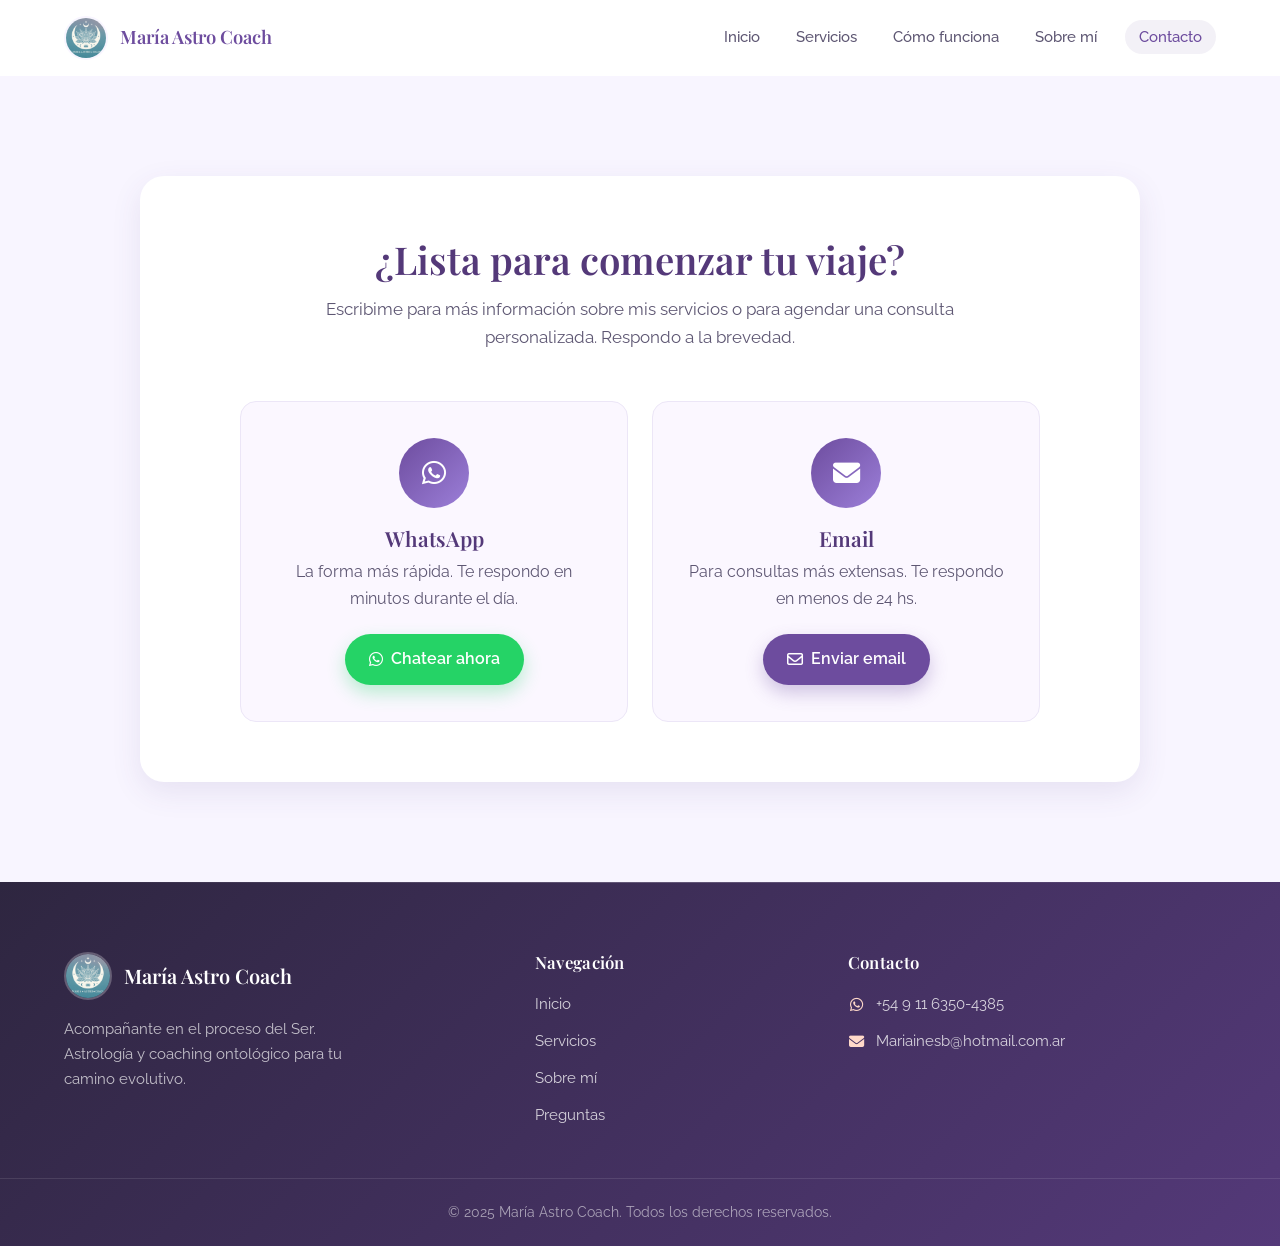
==== Views/contacto.html @ 3100baf3 "Initial commit: rediseno profesional de Maria Astro Coach" ====
<!DOCTYPE html>
<html lang="es">
<head>
    <meta charset="UTF-8">
    <meta name="viewport" content="width=device-width, initial-scale=1.0, viewport-fit=cover">
    <meta name="format-detection" content="telephone=no">
    <meta name="apple-mobile-web-app-capable" content="yes">
    <meta name="apple-mobile-web-app-status-bar-style" content="default">
    <title>Contacto – María Astro Coach</title>
    <meta name="description" content="Contactá a María Inés Belvedere para agendar tu sesión de astrología o coaching ontológico. Atención online por WhatsApp o email.">
    <meta name="theme-color" content="#6d4c9e">
    <link rel="icon" href="data:image/svg+xml,%3Csvg xmlns='http://www.w3.org/2000/svg' viewBox='0 0 64 64'%3E%3Ctext y='52' font-size='52'%3E%E2%9C%A8%3C/text%3E%3C/svg%3E">

    <link rel="stylesheet" href="https://cdnjs.cloudflare.com/ajax/libs/font-awesome/6.4.0/css/all.min.css">
    <link rel="preconnect" href="https://fonts.googleapis.com">
    <link rel="preconnect" href="https://fonts.gstatic.com" crossorigin>
    <link href="https://fonts.googleapis.com/css2?family=Playfair+Display:wght@500;600;700&family=Raleway:wght@300;400;500;600&display=swap" rel="stylesheet">
    <link rel="stylesheet" href="../Styles/main.css">
</head>
<body>

    <!-- Header -->
    <header class="header" id="header">
        <div class="container header-inner">
            <a href="../index.html" class="logo-container" aria-label="Inicio - María Astro Coach">
                <img src="../Imgs/imagen astrologa.png" alt="" class="logo">
                <span class="logo-text">María Astro Coach</span>
            </a>

            <button class="menu-toggle" id="menu-toggle" aria-label="Abrir menú" aria-expanded="false" aria-controls="main-nav">
                <span></span>
                <span></span>
                <span></span>
            </button>

            <nav class="main-nav" id="main-nav" aria-label="Menú principal">
                <ul>
                    <li><a href="../index.html" class="nav-link">Inicio</a></li>
                    <li><a href="../index.html#servicios" class="nav-link">Servicios</a></li>
                    <li><a href="../index.html#proceso" class="nav-link">Cómo funciona</a></li>
                    <li><a href="../index.html#sobre-mi" class="nav-link">Sobre mí</a></li>
                    <li><a href="contacto.html" class="nav-link nav-cta active">Contacto</a></li>
                </ul>
            </nav>
        </div>
    </header>

    <main>
        <section class="contact">
            <div class="container">
                <div class="contact-content">
                    <div class="contact-info">
                        <h2>¿Lista para comenzar tu viaje?</h2>
                        <p>
                            Escribime para más información sobre mis servicios o para agendar
                            una consulta personalizada. Respondo a la brevedad.
                        </p>
                    </div>

                    <div class="contact-details">
                        <div class="contact-item">
                            <i class="fab fa-whatsapp"></i>
                            <h3>WhatsApp</h3>
                            <p>La forma más rápida. Te respondo en minutos durante el día.</p>
                            <a href="https://wa.me/5491563504385" target="_blank" rel="noopener" class="btn-contact whatsapp-btn">
                                <i class="fab fa-whatsapp"></i> Chatear ahora
                            </a>
                        </div>

                        <div class="contact-item">
                            <i class="fas fa-envelope"></i>
                            <h3>Email</h3>
                            <p>Para consultas más extensas. Te respondo en menos de 24 hs.</p>
                            <a href="mailto:Mariainesb@hotmail.com.ar" class="btn-contact email-btn">
                                <i class="far fa-envelope"></i> Enviar email
                            </a>
                        </div>
                    </div>
                </div>
            </div>
        </section>
    </main>

    <!-- Footer -->
    <footer class="footer">
        <div class="container footer-inner">
            <div class="footer-col footer-brand">
                <a href="../index.html" class="footer-brand-link">
                    <img src="../Imgs/imagen astrologa.png" alt="" class="footer-logo">
                    <span class="footer-brand-name">María Astro Coach</span>
                </a>
                <p class="footer-tagline">Acompañante en el proceso del Ser. Astrología y coaching ontológico para tu camino evolutivo.</p>
            </div>

            <div class="footer-col">
                <h4 class="footer-title">Navegación</h4>
                <nav class="footer-nav" aria-label="Pie de página">
                    <a href="../index.html">Inicio</a>
                    <a href="../index.html#servicios">Servicios</a>
                    <a href="../index.html#sobre-mi">Sobre mí</a>
                    <a href="../index.html#faq">Preguntas</a>
                </nav>
            </div>

            <div class="footer-col">
                <h4 class="footer-title">Contacto</h4>
                <div class="footer-contact">
                    <a href="https://wa.me/5491563504385" target="_blank" rel="noopener"><i class="fab fa-whatsapp"></i> +54 9 11 6350-4385</a>
                    <a href="mailto:Mariainesb@hotmail.com.ar"><i class="fas fa-envelope"></i> Mariainesb@hotmail.com.ar</a>
                </div>
            </div>
        </div>
        <div class="footer-bottom">
            <div class="container">
                <p>&copy; 2025 María Astro Coach. Todos los derechos reservados.</p>
            </div>
        </div>
    </footer>

    <script src="../js/main.js"></script>
</body>
</html>
---- Styles/main.css ----
/* =========================================================
   María Astro Coach – Estilos
   ========================================================= */

:root {
    --primary: #6d4c9e;
    --primary-dark: #543979;
    --primary-light: #9c7fd9;
    --accent: #ff9e7d;
    --accent-soft: #ffd9c9;
    --bg: #ffffff;
    --bg-soft: #f8f5ff;
    --bg-alt: #fbf7ff;
    --text: #2e2640;
    --text-soft: #5e5773;
    --muted: #8a849a;
    --border: #ece6f7;
    --shadow-sm: 0 4px 12px rgba(80, 60, 130, 0.06);
    --shadow-md: 0 10px 30px rgba(80, 60, 130, 0.10);
    --shadow-lg: 0 20px 50px rgba(80, 60, 130, 0.15);
    --radius-sm: 10px;
    --radius-md: 16px;
    --radius-lg: 24px;
    --transition: 0.3s ease;
    --header-h: 76px;
}

/* ---------- Reset / base ---------- */
*,
*::before,
*::after {
    margin: 0;
    padding: 0;
    box-sizing: border-box;
}

html {
    scroll-behavior: smooth;
    scroll-padding-top: var(--header-h);
}

body {
    font-family: 'Raleway', system-ui, -apple-system, Segoe UI, sans-serif;
    color: var(--text);
    background: var(--bg);
    line-height: 1.65;
    overflow-x: hidden;
    padding-top: var(--header-h);
    -webkit-text-size-adjust: 100%;
    -webkit-tap-highlight-color: rgba(109, 76, 158, 0.15);
}

img {
    max-width: 100%;
    height: auto;
    display: block;
}

p {
    text-wrap: pretty;
}

a {
    color: var(--primary);
    text-decoration: none;
    transition: color var(--transition);
}

a:hover {
    color: var(--primary-light);
}

h1, h2, h3, h4 {
    font-family: 'Playfair Display', Georgia, serif;
    color: var(--text);
    line-height: 1.2;
    font-weight: 600;
    text-wrap: balance;
}

ul {
    list-style: none;
}

button {
    font-family: inherit;
    cursor: pointer;
}

:focus-visible {
    outline: 3px solid var(--primary-light);
    outline-offset: 3px;
    border-radius: 4px;
}

/* ---------- Layout helpers ---------- */
.container {
    width: 100%;
    max-width: 1200px;
    margin: 0 auto;
    padding: 0 24px;
}

.section {
    padding: 100px 0;
}

.section--alt {
    background: var(--bg-soft);
}

.section-header {
    text-align: center;
    max-width: 720px;
    margin: 0 auto 60px;
}

.section-eyebrow {
    display: inline-block;
    text-transform: uppercase;
    letter-spacing: 2px;
    font-size: 0.78rem;
    font-weight: 600;
    color: var(--primary);
    background: rgba(109, 76, 158, 0.08);
    padding: 6px 14px;
    border-radius: 999px;
    margin-bottom: 16px;
}

.section-title {
    font-size: clamp(1.9rem, 3.5vw, 2.6rem);
    color: var(--text);
    margin-bottom: 14px;
}

.section-title--left {
    text-align: left;
}

.section-subtitle {
    color: var(--text-soft);
    font-size: 1.05rem;
    max-width: 620px;
    margin: 0 auto;
}

/* ---------- Buttons ---------- */
.btn {
    display: inline-flex;
    align-items: center;
    justify-content: center;
    gap: 8px;
    padding: 14px 30px;
    border-radius: 999px;
    font-weight: 600;
    font-size: 0.95rem;
    letter-spacing: 0.3px;
    transition: transform var(--transition), box-shadow var(--transition), background var(--transition), color var(--transition);
    border: 2px solid transparent;
    cursor: pointer;
    white-space: nowrap;
}

.btn-primary {
    background: var(--primary);
    color: #fff;
    box-shadow: 0 8px 20px rgba(109, 76, 158, 0.25);
}

.btn-primary:hover {
    background: var(--primary-dark);
    color: #fff;
    transform: translateY(-2px);
    box-shadow: 0 12px 26px rgba(109, 76, 158, 0.35);
}

.btn-ghost {
    background: transparent;
    color: #fff;
    border-color: rgba(255, 255, 255, 0.7);
}

.btn-ghost:hover {
    background: rgba(255, 255, 255, 0.12);
    color: #fff;
    transform: translateY(-2px);
}

.btn-light {
    background: #fff;
    color: var(--primary);
    box-shadow: 0 8px 20px rgba(0, 0, 0, 0.12);
}

.btn-light:hover {
    transform: translateY(-2px);
    box-shadow: 0 12px 26px rgba(0, 0, 0, 0.18);
    color: var(--primary-dark);
}

/* ---------- Header ---------- */
.header {
    position: fixed;
    inset: 0 0 auto 0;
    height: var(--header-h);
    background: rgba(255, 255, 255, 0.92);
    backdrop-filter: saturate(180%) blur(10px);
    -webkit-backdrop-filter: saturate(180%) blur(10px);
    border-bottom: 1px solid transparent;
    z-index: 1000;
    transition: box-shadow var(--transition), border-color var(--transition);
}

.header.scrolled {
    box-shadow: 0 4px 20px rgba(80, 60, 130, 0.08);
    border-bottom-color: var(--border);
}

.header-inner {
    height: 100%;
    display: flex;
    align-items: center;
    justify-content: space-between;
    gap: 20px;
}

.logo-container {
    display: flex;
    align-items: center;
    gap: 12px;
    color: var(--primary);
    font-weight: 600;
}

.logo {
    height: 44px;
    width: 44px;
    object-fit: cover;
    border-radius: 50%;
    border: 2px solid var(--bg-soft);
}

.logo-text {
    font-family: 'Playfair Display', Georgia, serif;
    font-size: 1.15rem;
    color: var(--primary);
    white-space: nowrap;
}

.main-nav ul {
    display: flex;
    align-items: center;
    gap: 8px;
}

.nav-link {
    color: var(--text-soft);
    font-weight: 500;
    font-size: 0.95rem;
    padding: 8px 14px;
    border-radius: 999px;
    transition: color var(--transition), background var(--transition);
}

.nav-link:hover,
.nav-link.active {
    color: var(--primary);
    background: rgba(109, 76, 158, 0.08);
}

.nav-cta {
    background: var(--primary);
    color: #fff;
    margin-left: 6px;
}

.nav-cta:hover {
    background: var(--primary-dark);
    color: #fff;
}

/* Menu toggle (mobile) */
.menu-toggle {
    display: none;
    width: 44px;
    height: 44px;
    background: transparent;
    border: none;
    position: relative;
}

.menu-toggle span {
    position: absolute;
    left: 10px;
    right: 10px;
    height: 2.5px;
    background: var(--primary);
    border-radius: 2px;
    transition: transform var(--transition), opacity var(--transition), top var(--transition);
}

.menu-toggle span:nth-child(1) { top: 14px; }
.menu-toggle span:nth-child(2) { top: 21px; }
.menu-toggle span:nth-child(3) { top: 28px; }

.menu-toggle[aria-expanded="true"] span:nth-child(1) {
    top: 21px;
    transform: rotate(45deg);
}

.menu-toggle[aria-expanded="true"] span:nth-child(2) {
    opacity: 0;
}

.menu-toggle[aria-expanded="true"] span:nth-child(3) {
    top: 21px;
    transform: rotate(-45deg);
}

/* ---------- Hero ---------- */
.hero {
    position: relative;
    padding: 90px 0 100px;
    background:
        radial-gradient(circle at 20% 20%, rgba(255, 158, 125, 0.18), transparent 55%),
        radial-gradient(circle at 80% 30%, rgba(156, 127, 217, 0.25), transparent 55%),
        linear-gradient(135deg, var(--primary) 0%, var(--primary-light) 100%);
    color: #fff;
    overflow: hidden;
    text-align: center;
}

.hero-stars {
    position: absolute;
    inset: 0;
    background-image:
        radial-gradient(2px 2px at 10% 20%, rgba(255, 255, 255, 0.8), transparent),
        radial-gradient(1.5px 1.5px at 30% 70%, rgba(255, 255, 255, 0.6), transparent),
        radial-gradient(1px 1px at 60% 30%, rgba(255, 255, 255, 0.7), transparent),
        radial-gradient(2px 2px at 80% 60%, rgba(255, 255, 255, 0.7), transparent),
        radial-gradient(1px 1px at 90% 15%, rgba(255, 255, 255, 0.6), transparent),
        radial-gradient(1.5px 1.5px at 50% 85%, rgba(255, 255, 255, 0.6), transparent),
        radial-gradient(1px 1px at 15% 50%, rgba(255, 255, 255, 0.5), transparent);
    opacity: 0.7;
    pointer-events: none;
    animation: twinkle 6s ease-in-out infinite alternate;
}

@keyframes twinkle {
    from { opacity: 0.45; }
    to   { opacity: 0.85; }
}

.hero-inner {
    position: relative;
    z-index: 1;
    max-width: 860px;
}

.eyebrow {
    display: inline-flex;
    align-items: center;
    gap: 8px;
    background: rgba(255, 255, 255, 0.15);
    border: 1px solid rgba(255, 255, 255, 0.3);
    padding: 7px 16px;
    border-radius: 999px;
    font-size: 0.8rem;
    letter-spacing: 1.5px;
    text-transform: uppercase;
    font-weight: 500;
    margin-bottom: 24px;
}

.hero h1 {
    color: #fff;
    font-size: clamp(2.1rem, 5.5vw, 3.6rem);
    margin-bottom: 22px;
    text-shadow: 0 2px 12px rgba(0, 0, 0, 0.15);
}

.hero h1 .accent {
    color: var(--accent-soft);
    font-style: italic;
}

.hero-lead {
    font-size: clamp(1rem, 1.8vw, 1.2rem);
    max-width: 640px;
    margin: 0 auto 36px;
    opacity: 0.95;
}

.hero-buttons {
    display: flex;
    gap: 16px;
    justify-content: center;
    flex-wrap: wrap;
    margin-bottom: 50px;
}

.hero-buttons .btn-primary {
    background: #fff;
    color: var(--primary);
}

.hero-buttons .btn-primary:hover {
    background: var(--accent-soft);
    color: var(--primary-dark);
}

.hero-highlights {
    display: flex;
    justify-content: center;
    flex-wrap: wrap;
    gap: 14px 28px;
    color: rgba(255, 255, 255, 0.92);
    font-size: 0.95rem;
}

.hero-highlights li {
    display: flex;
    align-items: center;
    gap: 8px;
}

.hero-highlights i {
    color: var(--accent-soft);
}

/* ---------- Servicios ---------- */
.services-grid {
    display: grid;
    grid-template-columns: repeat(auto-fit, minmax(280px, 1fr));
    gap: 28px;
}

.service-card {
    position: relative;
    background: #fff;
    border: 1px solid var(--border);
    border-radius: var(--radius-lg);
    padding: 40px 30px 32px;
    box-shadow: var(--shadow-sm);
    transition: transform var(--transition), box-shadow var(--transition), border-color var(--transition);
    display: flex;
    flex-direction: column;
}

.service-card:hover {
    transform: translateY(-6px);
    box-shadow: var(--shadow-md);
    border-color: var(--primary-light);
}

.service-card--featured {
    border: 2px solid var(--primary);
    background: linear-gradient(180deg, #fff 0%, #faf6ff 100%);
}

.card-badge {
    position: absolute;
    top: -14px;
    left: 50%;
    transform: translateX(-50%);
    background: var(--accent);
    color: #fff;
    font-size: 0.75rem;
    font-weight: 600;
    text-transform: uppercase;
    letter-spacing: 1px;
    padding: 6px 14px;
    border-radius: 999px;
    box-shadow: 0 6px 16px rgba(255, 158, 125, 0.4);
}

.service-icon {
    width: 64px;
    height: 64px;
    border-radius: 50%;
    background: linear-gradient(135deg, var(--primary) 0%, var(--primary-light) 100%);
    color: #fff;
    font-size: 1.6rem;
    display: flex;
    align-items: center;
    justify-content: center;
    margin-bottom: 22px;
    box-shadow: 0 8px 18px rgba(109, 76, 158, 0.25);
}

.service-card h3 {
    font-size: 1.5rem;
    margin-bottom: 6px;
    color: var(--primary-dark);
}

.service-tagline {
    color: var(--accent);
    font-weight: 600;
    font-size: 0.95rem;
    margin-bottom: 14px;
}

.service-desc {
    color: var(--text-soft);
    margin-bottom: 22px;
    flex: 1;
}

.service-meta {
    border-top: 1px solid var(--border);
    padding-top: 18px;
    margin-bottom: 22px;
    display: grid;
    gap: 8px;
}

.service-meta li {
    display: flex;
    align-items: center;
    gap: 10px;
    color: var(--text-soft);
    font-size: 0.92rem;
}

.service-meta i {
    color: var(--primary);
    width: 18px;
    text-align: center;
}

.service-link {
    align-self: flex-start;
    display: inline-flex;
    align-items: center;
    gap: 8px;
    color: var(--primary);
    font-weight: 600;
    padding: 6px 0;
    border-bottom: 2px solid transparent;
    transition: gap var(--transition), border-color var(--transition);
}

.service-link:hover {
    gap: 12px;
    border-color: var(--primary);
}

/* ---------- Cómo funciona ---------- */
.process-steps {
    display: grid;
    grid-template-columns: repeat(auto-fit, minmax(260px, 1fr));
    gap: 28px;
    counter-reset: step;
}

.process-step {
    position: relative;
    background: #fff;
    border-radius: var(--radius-md);
    padding: 36px 28px 28px;
    box-shadow: var(--shadow-sm);
    border: 1px solid var(--border);
    transition: transform var(--transition), box-shadow var(--transition);
}

.process-step:hover {
    transform: translateY(-4px);
    box-shadow: var(--shadow-md);
}

.step-number {
    display: inline-flex;
    align-items: center;
    justify-content: center;
    width: 44px;
    height: 44px;
    border-radius: 50%;
    background: linear-gradient(135deg, var(--primary), var(--primary-light));
    color: #fff;
    font-weight: 700;
    font-family: 'Playfair Display', serif;
    margin-bottom: 16px;
    font-size: 1.2rem;
}

.process-step h3 {
    font-size: 1.3rem;
    color: var(--primary-dark);
    margin-bottom: 8px;
}

.process-step p {
    color: var(--text-soft);
}

/* ---------- Sobre mí ---------- */
.about-grid {
    display: grid;
    grid-template-columns: 0.9fr 1.1fr;
    gap: 60px;
    align-items: center;
}

.about-image {
    position: relative;
    border-radius: var(--radius-lg);
    overflow: hidden;
    box-shadow: var(--shadow-lg);
    aspect-ratio: 4 / 5;
}

.about-image img {
    width: 100%;
    height: 100%;
    object-fit: cover;
}

.about-image-glow {
    position: absolute;
    inset: -8% -8% auto auto;
    width: 60%;
    height: 60%;
    background: radial-gradient(circle, rgba(255, 158, 125, 0.5), transparent 70%);
    z-index: -1;
    filter: blur(40px);
}

.about-text .lead {
    font-size: 1.15rem;
    color: var(--text);
    margin-bottom: 18px;
}

.about-text p {
    color: var(--text-soft);
    margin-bottom: 16px;
}

.about-features {
    display: grid;
    grid-template-columns: repeat(2, 1fr);
    gap: 10px 20px;
    margin: 18px 0 22px;
}

.about-features li {
    display: flex;
    align-items: center;
    gap: 10px;
    color: var(--text);
    font-weight: 500;
}

.about-features i {
    color: var(--accent);
}

/* ---------- FAQ ---------- */
.faq-container {
    max-width: 800px;
}

.faq-list {
    display: grid;
    gap: 14px;
}

.faq-item {
    background: #fff;
    border: 1px solid var(--border);
    border-radius: var(--radius-md);
    box-shadow: var(--shadow-sm);
    overflow: hidden;
    transition: box-shadow var(--transition), border-color var(--transition);
}

.faq-item[open] {
    border-color: var(--primary-light);
    box-shadow: var(--shadow-md);
}

.faq-item summary {
    list-style: none;
    cursor: pointer;
    padding: 20px 56px 20px 24px;
    font-weight: 600;
    font-size: 1.02rem;
    color: var(--text);
    position: relative;
    transition: color var(--transition);
}

.faq-item summary::-webkit-details-marker { display: none; }

.faq-item summary::after {
    content: '+';
    position: absolute;
    right: 24px;
    top: 50%;
    transform: translateY(-50%);
    width: 28px;
    height: 28px;
    border-radius: 50%;
    background: rgba(109, 76, 158, 0.1);
    color: var(--primary);
    display: inline-flex;
    align-items: center;
    justify-content: center;
    font-size: 1.2rem;
    line-height: 1;
    transition: transform var(--transition), background var(--transition), color var(--transition);
}

.faq-item[open] summary::after {
    content: '−';
    background: var(--primary);
    color: #fff;
}

.faq-item summary:hover {
    color: var(--primary);
}

.faq-item p {
    padding: 0 24px 22px;
    color: var(--text-soft);
}

/* ---------- CTA banner ---------- */
.cta-banner {
    background: linear-gradient(135deg, var(--primary) 0%, var(--primary-light) 100%);
    color: #fff;
    padding: 80px 0;
    text-align: center;
    position: relative;
    overflow: hidden;
}

.cta-banner::before {
    content: '';
    position: absolute;
    inset: 0;
    background:
        radial-gradient(circle at 15% 30%, rgba(255, 217, 201, 0.25), transparent 50%),
        radial-gradient(circle at 85% 70%, rgba(255, 158, 125, 0.2), transparent 55%);
    pointer-events: none;
}

.cta-inner {
    position: relative;
    z-index: 1;
}

.cta-banner h2 {
    color: #fff;
    font-size: clamp(1.8rem, 4vw, 2.4rem);
    margin-bottom: 14px;
}

.cta-banner p {
    margin-bottom: 28px;
    font-size: 1.1rem;
    opacity: 0.94;
    max-width: 600px;
    margin-left: auto;
    margin-right: auto;
}

/* ---------- Footer ---------- */
.footer {
    background: linear-gradient(135deg, #2e2640 0%, var(--primary-dark) 100%);
    color: rgba(255, 255, 255, 0.78);
    padding: 70px 0 0;
    position: relative;
}

.footer::before {
    content: '';
    position: absolute;
    top: 0;
    left: 0;
    right: 0;
    height: 1px;
    background: linear-gradient(90deg, transparent, rgba(255, 255, 255, 0.2), transparent);
}

.footer-inner {
    display: grid;
    grid-template-columns: 1.6fr 1fr 1.4fr;
    gap: 50px;
    align-items: start;
    padding-bottom: 50px;
}

.footer-col {
    min-width: 0;
}

.footer-title {
    color: #fff;
    font-family: 'Playfair Display', Georgia, serif;
    font-size: 1.05rem;
    font-weight: 600;
    margin-bottom: 20px;
    letter-spacing: 0.3px;
}

.footer-brand-link {
    display: inline-flex;
    align-items: center;
    gap: 12px;
    margin-bottom: 16px;
    color: #fff;
}

.footer-brand-link:hover { color: var(--accent-soft); }

.footer-logo {
    width: 48px;
    height: 48px;
    border-radius: 50%;
    object-fit: cover;
    border: 2px solid rgba(255, 255, 255, 0.25);
    flex-shrink: 0;
}

.footer-brand-name {
    font-family: 'Playfair Display', Georgia, serif;
    font-size: 1.25rem;
    font-weight: 600;
    color: #fff;
}

.footer-tagline {
    color: rgba(255, 255, 255, 0.7);
    font-size: 0.92rem;
    line-height: 1.7;
    max-width: 320px;
}

.footer-nav,
.footer-contact {
    display: flex;
    flex-direction: column;
    gap: 12px;
}

.footer-nav a,
.footer-contact a {
    color: rgba(255, 255, 255, 0.78);
    font-size: 0.95rem;
    transition: color var(--transition), transform var(--transition);
    display: inline-flex;
    align-items: center;
    gap: 10px;
    width: fit-content;
}

.footer-nav a:hover,
.footer-contact a:hover {
    color: var(--accent-soft);
    transform: translateX(2px);
}

.footer-contact i {
    color: var(--accent-soft);
    width: 18px;
    text-align: center;
    flex-shrink: 0;
}

.footer-bottom {
    border-top: 1px solid rgba(255, 255, 255, 0.1);
    padding: 22px 0;
    text-align: center;
    font-size: 0.85rem;
    color: rgba(255, 255, 255, 0.55);
}

.footer-bottom p { margin: 0; }

/* =========================================================
   Página de Contacto
   ========================================================= */
.contact {
    padding: 100px 0;
    background: var(--bg-soft);
}

.contact-content {
    max-width: 1000px;
    margin: 0 auto;
    background: #fff;
    border-radius: var(--radius-lg);
    box-shadow: var(--shadow-md);
    padding: 60px 40px;
}

.contact-info {
    text-align: center;
    margin-bottom: 50px;
}

.contact-info h2 {
    color: var(--primary-dark);
    font-size: clamp(1.7rem, 3.5vw, 2.4rem);
    margin-bottom: 14px;
}

.contact-info > p {
    color: var(--text-soft);
    max-width: 640px;
    margin: 0 auto;
    font-size: 1.05rem;
}

.contact-details {
    display: grid;
    grid-template-columns: repeat(auto-fit, minmax(260px, 1fr));
    gap: 24px;
    max-width: 800px;
    margin: 0 auto;
}

.contact-item {
    background: var(--bg-alt);
    border: 1px solid var(--border);
    padding: 36px 28px;
    border-radius: var(--radius-md);
    text-align: center;
    transition: transform var(--transition), box-shadow var(--transition);
    display: flex;
    flex-direction: column;
    align-items: center;
}

.contact-item:hover {
    transform: translateY(-5px);
    box-shadow: var(--shadow-md);
}

.contact-item > i {
    width: 70px;
    height: 70px;
    border-radius: 50%;
    background: linear-gradient(135deg, var(--primary), var(--primary-light));
    color: #fff;
    font-size: 1.7rem;
    display: inline-flex;
    align-items: center;
    justify-content: center;
    margin-bottom: 18px;
}

.contact-item h3 {
    color: var(--primary-dark);
    margin-bottom: 8px;
    font-size: 1.3rem;
}

.contact-item p {
    color: var(--text-soft);
    margin-bottom: 22px;
    flex: 1;
}

.btn-contact {
    display: inline-flex;
    align-items: center;
    gap: 8px;
    padding: 12px 24px;
    border-radius: 999px;
    font-weight: 600;
    color: #fff;
    transition: transform var(--transition), box-shadow var(--transition), background var(--transition);
}

.btn-contact:hover {
    transform: translateY(-2px);
    color: #fff;
}

.whatsapp-btn {
    background: #25d366;
    box-shadow: 0 8px 18px rgba(37, 211, 102, 0.3);
}

.whatsapp-btn:hover {
    background: #1fbb59;
}

.email-btn {
    background: var(--primary);
    box-shadow: 0 8px 18px rgba(109, 76, 158, 0.3);
}

.email-btn:hover {
    background: var(--primary-dark);
}

/* =========================================================
   Animaciones de aparición
   ========================================================= */
.reveal {
    opacity: 0;
    transform: translateY(24px);
    transition: opacity 0.7s ease, transform 0.7s ease;
}

.reveal.is-visible {
    opacity: 1;
    transform: none;
}

@media (prefers-reduced-motion: reduce) {
    *, *::before, *::after {
        animation-duration: 0.01ms !important;
        transition-duration: 0.01ms !important;
        animation-iteration-count: 1 !important;
        scroll-behavior: auto !important;
    }
    .reveal { opacity: 1; transform: none; }
}

/* =========================================================
   Responsive
   ========================================================= */

/* Tablets (≤ 992px) */
@media (max-width: 992px) {
    .section { padding: 80px 0; }

    .about-grid {
        grid-template-columns: 1fr;
        gap: 40px;
    }
    .about-image {
        max-width: 380px;
        margin: 0 auto;
        aspect-ratio: 4 / 5;
    }
    .section-title--left {
        text-align: center;
    }
    .about-features {
        max-width: 420px;
        margin-left: auto;
        margin-right: auto;
    }
    .about-text {
        text-align: center;
    }
    .footer-inner {
        grid-template-columns: 1fr 1fr;
        gap: 40px;
    }
    .footer-brand {
        grid-column: 1 / -1;
        text-align: center;
    }
    .footer-brand-link { justify-content: center; }
    .footer-tagline { margin-left: auto; margin-right: auto; }
}

/* Móviles (≤ 768px) */
@media (max-width: 768px) {
    :root { --header-h: 64px; }

    .container { padding: 0 20px; }

    .section { padding: 64px 0; }

    .section-header { margin-bottom: 44px; }

    .section-title { font-size: clamp(1.7rem, 6vw, 2.1rem); }

    .section-subtitle { font-size: 1rem; }

    /* Header */
    .logo { height: 40px; width: 40px; }
    .logo-text { font-size: 1rem; }

    .menu-toggle { display: block; }

    .main-nav {
        position: fixed;
        top: var(--header-h);
        left: 0;
        right: 0;
        background: #fff;
        border-top: 1px solid var(--border);
        box-shadow: 0 10px 25px rgba(0, 0, 0, 0.08);
        padding: 12px 20px 20px;
        transform: translateY(-120%);
        opacity: 0;
        visibility: hidden;
        transition: transform 0.35s ease, opacity 0.35s ease, visibility 0.35s ease;
        max-height: calc(100dvh - var(--header-h));
        overflow-y: auto;
        overscroll-behavior: contain;
    }

    .main-nav.is-open {
        transform: translateY(0);
        opacity: 1;
        visibility: visible;
    }

    .main-nav ul {
        flex-direction: column;
        align-items: stretch;
        gap: 4px;
    }

    .nav-link {
        display: block;
        text-align: center;
        padding: 14px;
        font-size: 1.05rem;
        border-radius: 10px;
    }

    .nav-cta { margin-top: 10px; }

    /* Hero */
    .hero {
        padding: 56px 0 72px;
    }

    .hero h1 {
        font-size: clamp(1.9rem, 7vw, 2.6rem);
    }

    .hero-lead {
        font-size: 1rem;
    }

    .hero-buttons {
        flex-direction: column;
        align-items: stretch;
        gap: 12px;
        margin-bottom: 36px;
    }

    .hero-buttons .btn {
        width: 100%;
        max-width: 360px;
        margin: 0 auto;
    }

    .hero-highlights {
        flex-direction: column;
        align-items: center;
        gap: 10px;
        font-size: 0.92rem;
    }

    /* Servicios */
    .services-grid { gap: 22px; }
    .service-card { padding: 36px 24px 28px; }
    .service-card h3 { font-size: 1.35rem; }
    .card-badge { font-size: 0.7rem; padding: 5px 12px; }

    /* Proceso */
    .process-steps { gap: 18px; }
    .process-step { padding: 30px 24px 24px; }

    /* Sobre mí */
    .about-image { max-width: 320px; }

    /* FAQ */
    .faq-item summary {
        padding: 18px 52px 18px 20px;
        font-size: 0.98rem;
    }
    .faq-item summary::after { right: 16px; }
    .faq-item p { padding: 0 20px 20px; }

    /* CTA */
    .cta-banner { padding: 64px 0; }
    .cta-banner p { font-size: 1rem; }

    /* Footer */
    .footer { padding: 50px 0 0; }

    .footer-inner {
        grid-template-columns: 1fr;
        text-align: center;
        gap: 36px;
        padding-bottom: 36px;
    }

    .footer-col { text-align: center; }

    .footer-brand-link { justify-content: center; }
    .footer-tagline { margin-left: auto; margin-right: auto; }

    .footer-title { margin-bottom: 14px; }

    .footer-nav,
    .footer-contact {
        align-items: center;
    }

    .footer-nav a,
    .footer-contact a { width: auto; }

    /* Contacto page */
    .contact { padding: 64px 0; }
    .contact-content { padding: 36px 22px; }
    .contact-info { margin-bottom: 36px; }
    .contact-details { gap: 18px; }
    .contact-item { padding: 30px 22px; }
}

/* Pantallas chicas (≤ 480px) */
@media (max-width: 480px) {
    .container { padding: 0 16px; }

    .section { padding: 56px 0; }
    .section-header { margin-bottom: 36px; }

    .logo-text { display: none; }

    /* Hero */
    .hero { padding: 44px 0 60px; }
    .eyebrow { font-size: 0.72rem; padding: 6px 12px; letter-spacing: 1.2px; }
    .hero h1 { font-size: clamp(1.7rem, 8vw, 2.2rem); }
    .hero-lead { margin-bottom: 28px; }

    /* Botones */
    .btn { padding: 12px 24px; font-size: 0.92rem; }

    /* Servicios */
    .services-grid { grid-template-columns: 1fr; }
    .service-card { padding: 32px 22px 26px; }
    .service-icon { width: 56px; height: 56px; font-size: 1.4rem; }

    /* Proceso */
    .process-steps { grid-template-columns: 1fr; }

    /* Sobre mí */
    .about-features {
        grid-template-columns: 1fr;
        gap: 8px;
    }

    /* CTA */
    .cta-banner h2 { font-size: 1.6rem; }

    /* Contacto */
    .contact-details { grid-template-columns: 1fr; }
    .btn-contact { width: 100%; justify-content: center; }
}

/* Pantallas muy chicas (≤ 360px) — iPhone SE, etc. */
@media (max-width: 360px) {
    .container { padding: 0 14px; }
    .hero h1 { font-size: 1.55rem; }
    .service-card { padding: 28px 18px 22px; }
    .footer-contact { flex-direction: column; gap: 10px; }
}

/* Orientación horizontal en móvil */
@media (max-width: 900px) and (orientation: landscape) {
    .hero { padding: 40px 0 56px; }
    .hero h1 { font-size: clamp(1.6rem, 4vw, 2rem); }
}

/* Ocultar estrellas decorativas en mobile (mejor performance) */
@media (max-width: 768px) {
    .hero-stars { animation: none; opacity: 0.5; }
}

/* Hover sólo en dispositivos con puntero fino (evita "stuck hover" en touch) */
@media (hover: none) {
    .service-card:hover,
    .process-step:hover,
    .contact-item:hover {
        transform: none;
    }
}
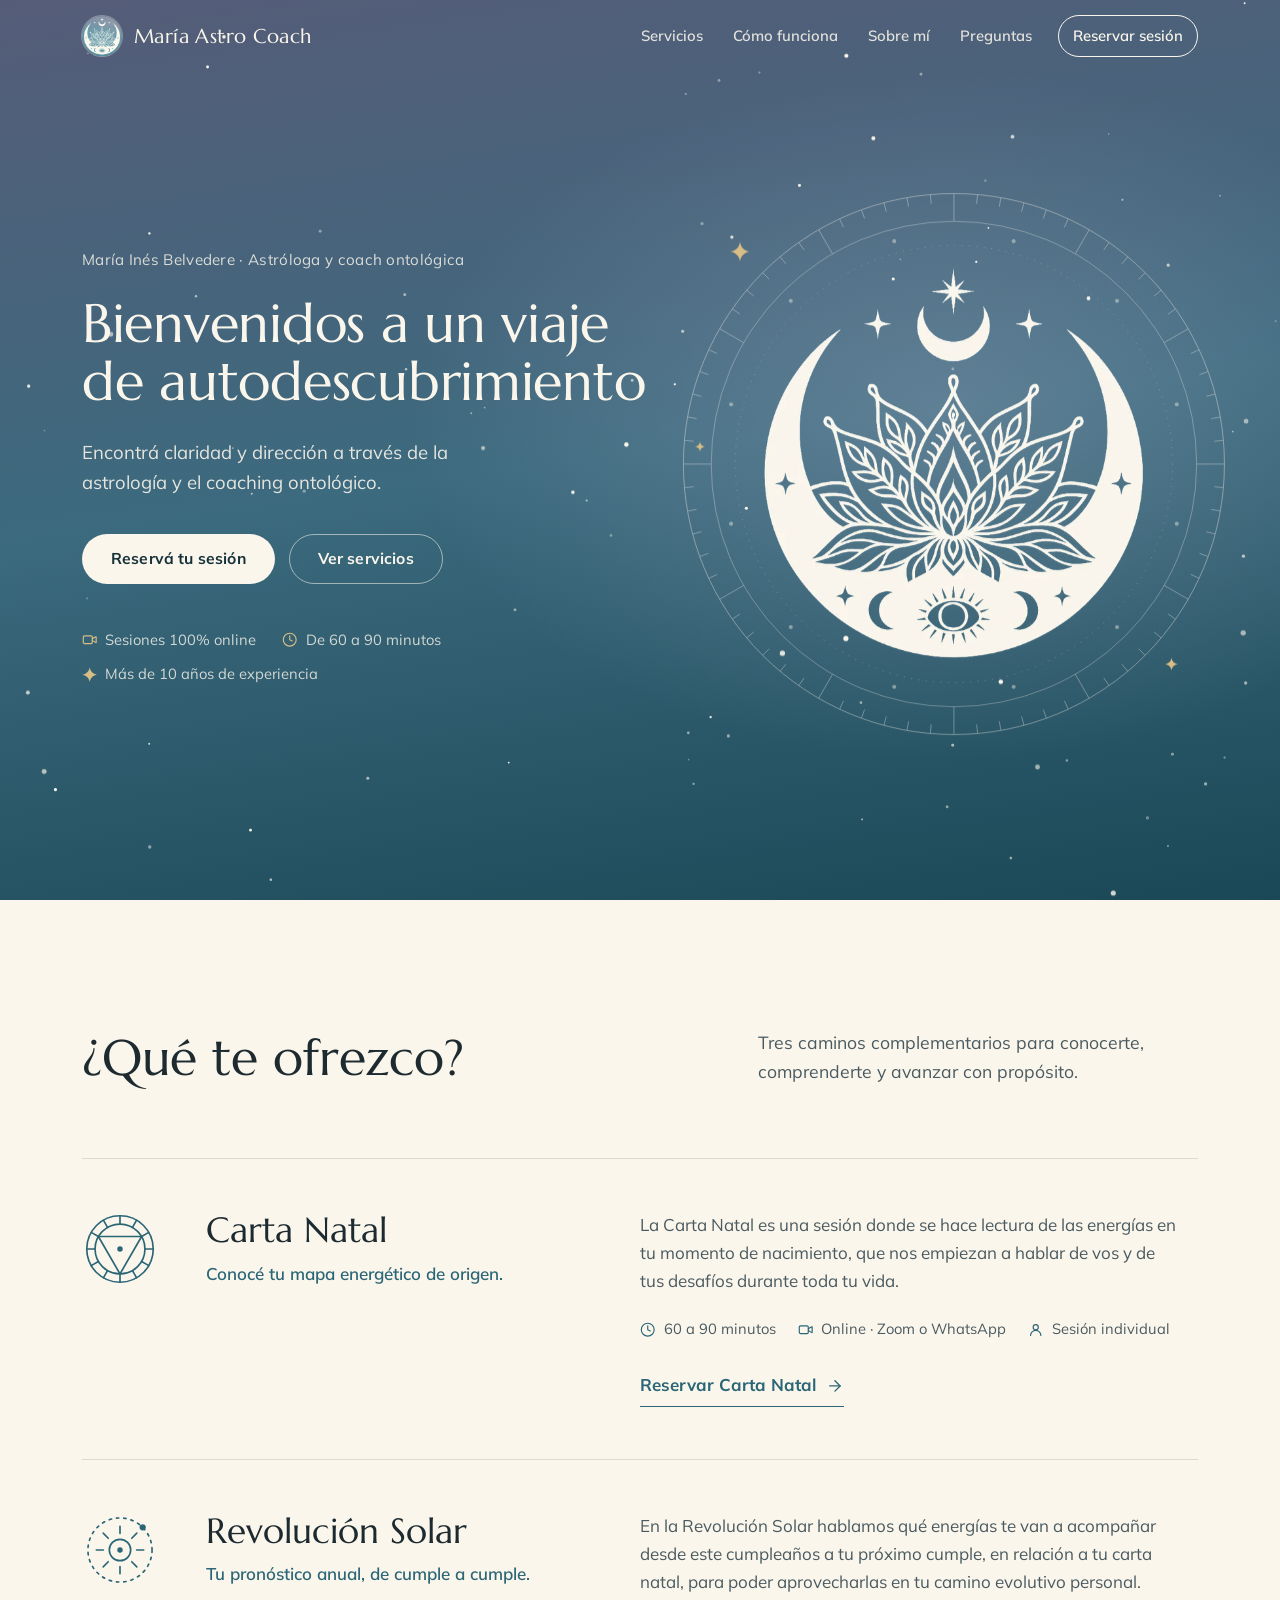
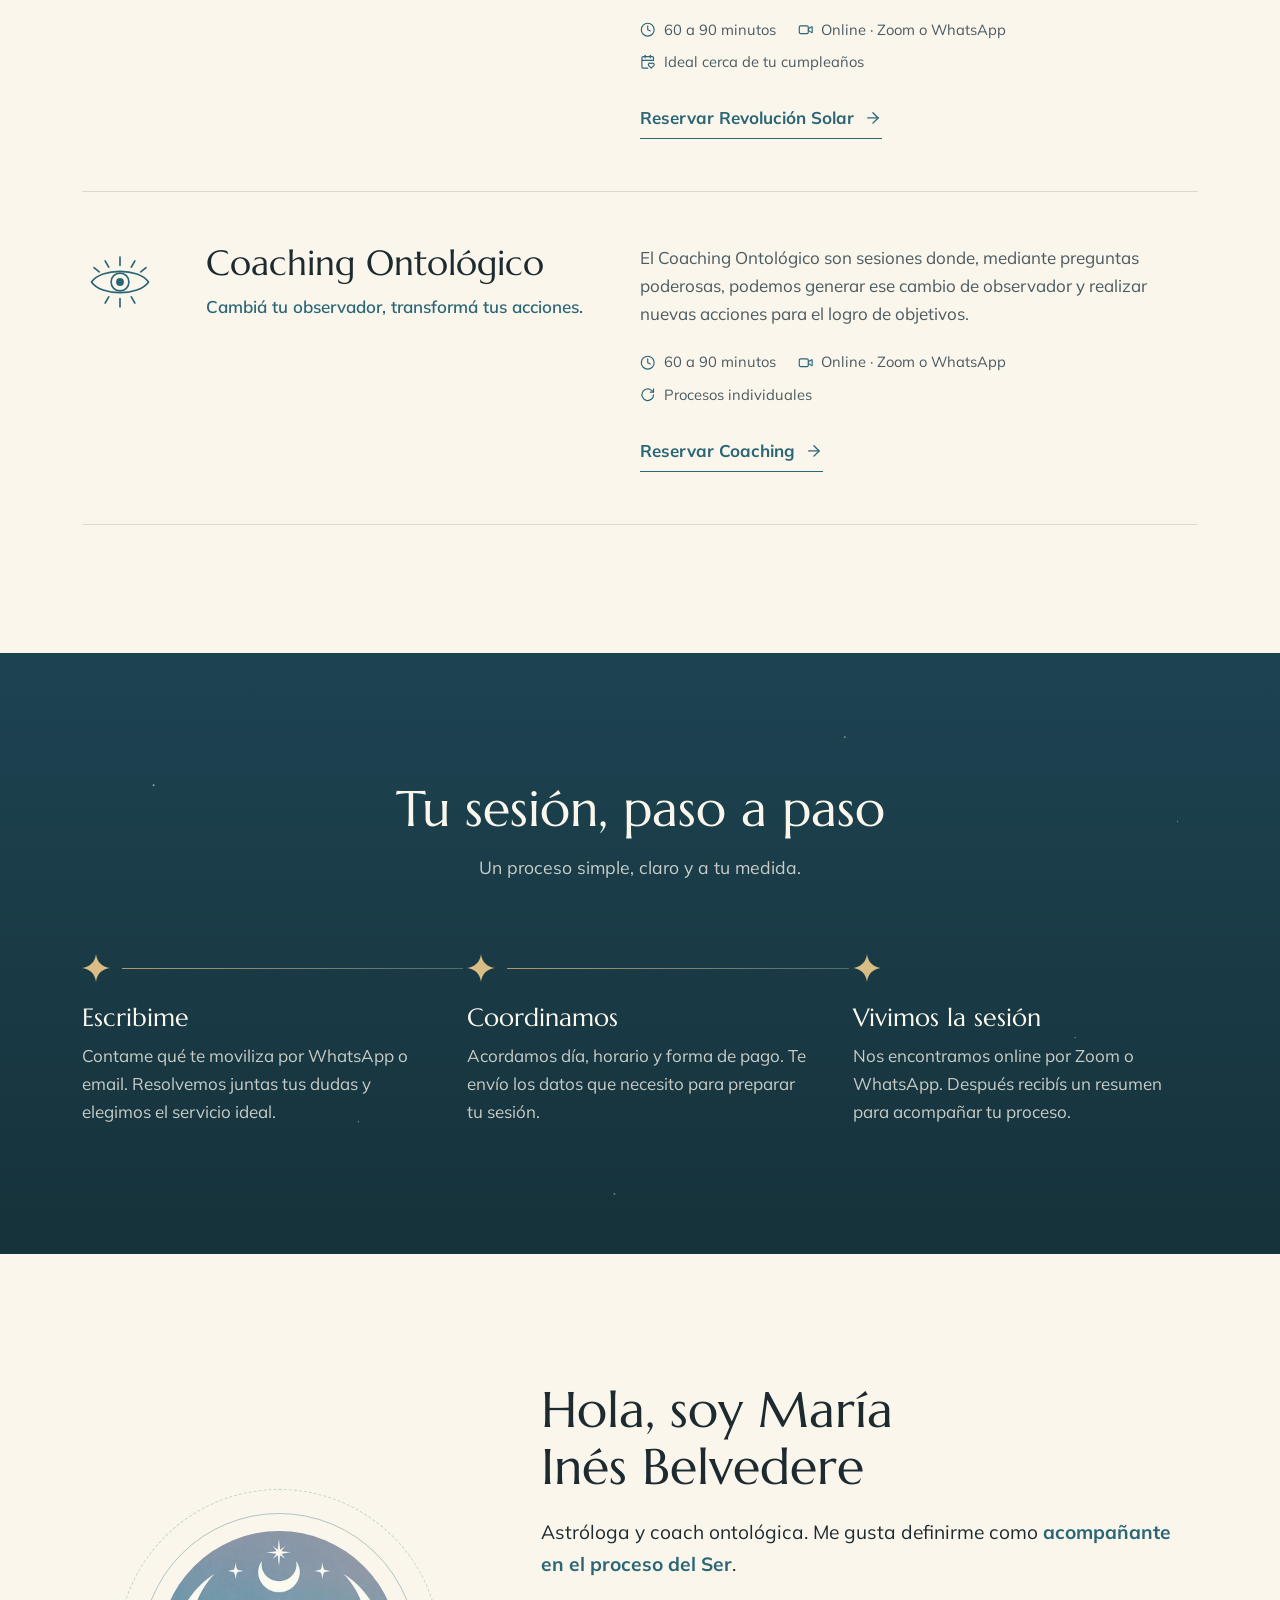
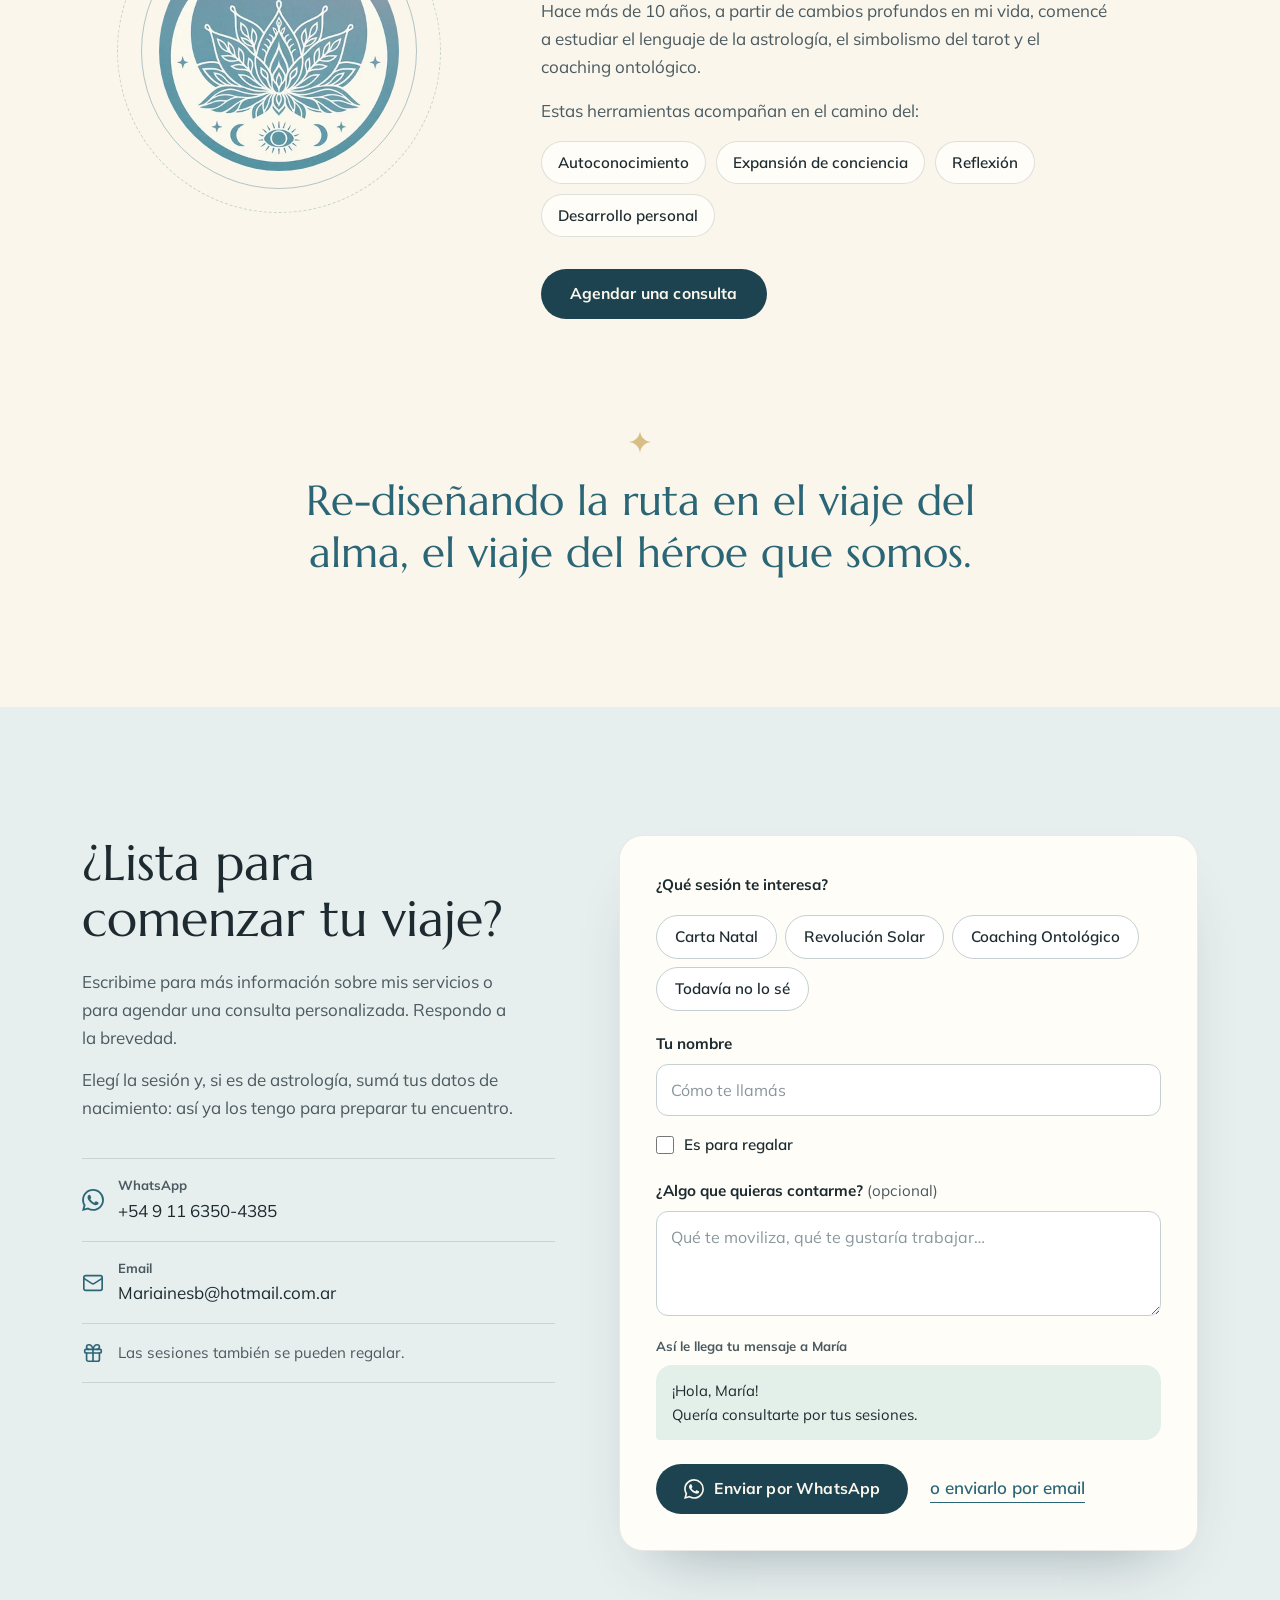
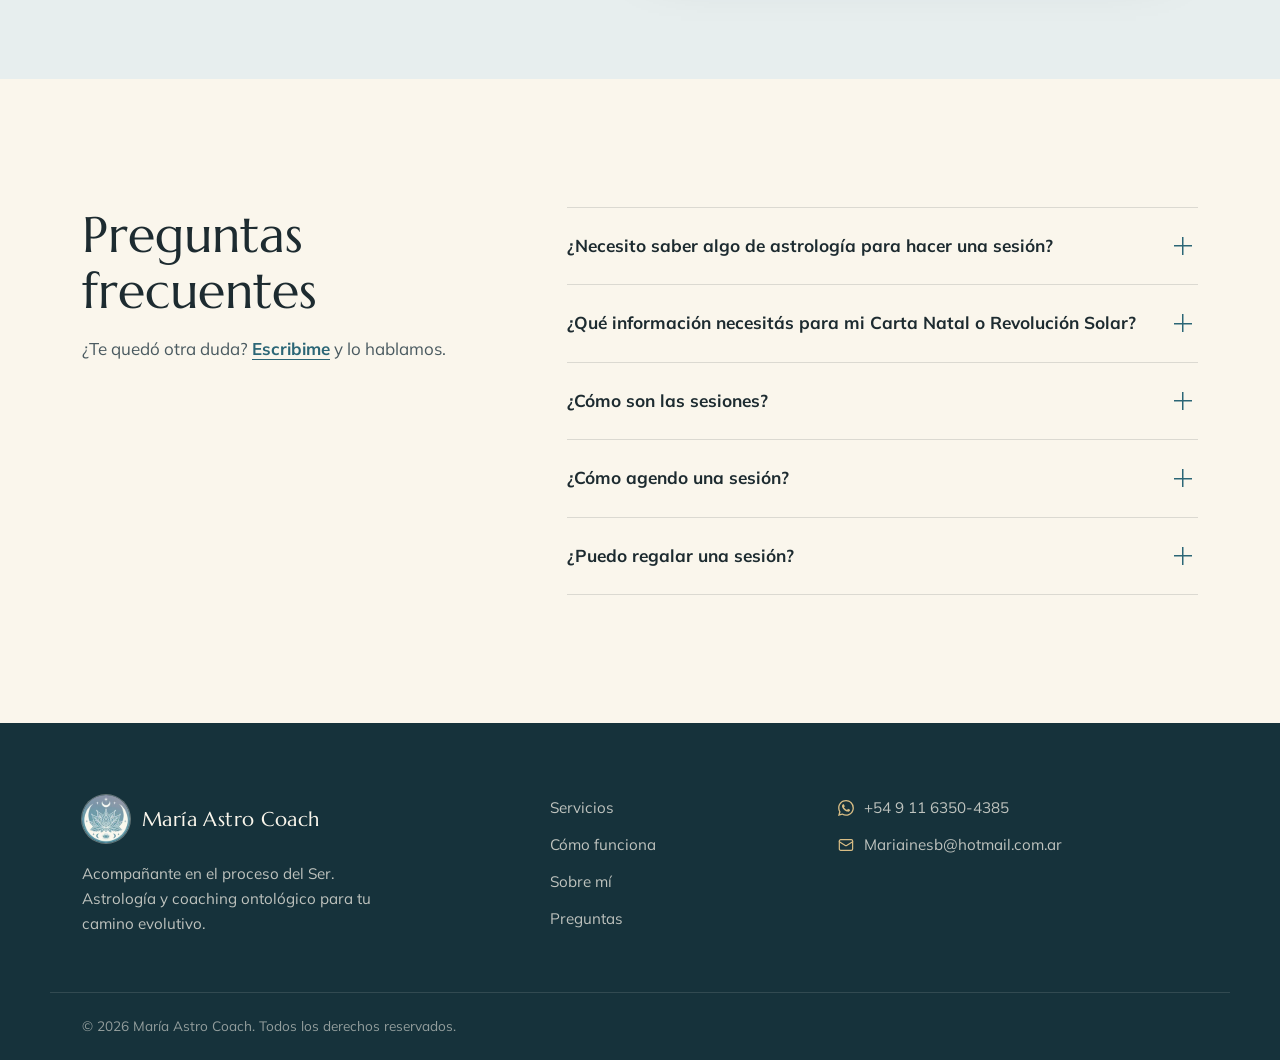
==== commit db9d0095: "Rediseño con la identidad del logo, hero animado y consulta por WhatsApp - Colores y tipografía saca" ====
--- a/Views/contacto.html
+++ b/Views/contacto.html
@@ -2,121 +2,15 @@
 <html lang="es">
 <head>
     <meta charset="UTF-8">
-    <meta name="viewport" content="width=device-width, initial-scale=1.0, viewport-fit=cover">
-    <meta name="format-detection" content="telephone=no">
-    <meta name="apple-mobile-web-app-capable" content="yes">
-    <meta name="apple-mobile-web-app-status-bar-style" content="default">
-    <title>Contacto – María Astro Coach</title>
-    <meta name="description" content="Contactá a María Inés Belvedere para agendar tu sesión de astrología o coaching ontológico. Atención online por WhatsApp o email.">
-    <meta name="theme-color" content="#6d4c9e">
-    <link rel="icon" href="data:image/svg+xml,%3Csvg xmlns='http://www.w3.org/2000/svg' viewBox='0 0 64 64'%3E%3Ctext y='52' font-size='52'%3E%E2%9C%A8%3C/text%3E%3C/svg%3E">
-
-    <link rel="stylesheet" href="https://cdnjs.cloudflare.com/ajax/libs/font-awesome/6.4.0/css/all.min.css">
-    <link rel="preconnect" href="https://fonts.googleapis.com">
-    <link rel="preconnect" href="https://fonts.gstatic.com" crossorigin>
-    <link href="https://fonts.googleapis.com/css2?family=Playfair+Display:wght@500;600;700&family=Raleway:wght@300;400;500;600&display=swap" rel="stylesheet">
-    <link rel="stylesheet" href="../Styles/main.css">
+    <meta name="viewport" content="width=device-width, initial-scale=1.0">
+    <title>Contacto · María Astro Coach</title>
+    <meta name="robots" content="noindex">
+    <link rel="canonical" href="https://mariaasastrocoach.vercel.app/">
+    <meta http-equiv="refresh" content="0; url=../index.html#consulta">
+    <script>location.replace('../index.html#consulta');</script>
+    <style>body{font-family:system-ui,sans-serif;background:#faf6ec;color:#1d2b30;display:grid;place-items:center;min-height:100vh;margin:0}a{color:#2b6676}</style>
 </head>
 <body>
-
-    <!-- Header -->
-    <header class="header" id="header">
-        <div class="container header-inner">
-            <a href="../index.html" class="logo-container" aria-label="Inicio - María Astro Coach">
-                <img src="../Imgs/imagen astrologa.png" alt="" class="logo">
-                <span class="logo-text">María Astro Coach</span>
-            </a>
-
-            <button class="menu-toggle" id="menu-toggle" aria-label="Abrir menú" aria-expanded="false" aria-controls="main-nav">
-                <span></span>
-                <span></span>
-                <span></span>
-            </button>
-
-            <nav class="main-nav" id="main-nav" aria-label="Menú principal">
-                <ul>
-                    <li><a href="../index.html" class="nav-link">Inicio</a></li>
-                    <li><a href="../index.html#servicios" class="nav-link">Servicios</a></li>
-                    <li><a href="../index.html#proceso" class="nav-link">Cómo funciona</a></li>
-                    <li><a href="../index.html#sobre-mi" class="nav-link">Sobre mí</a></li>
-                    <li><a href="contacto.html" class="nav-link nav-cta active">Contacto</a></li>
-                </ul>
-            </nav>
-        </div>
-    </header>
-
-    <main>
-        <section class="contact">
-            <div class="container">
-                <div class="contact-content">
-                    <div class="contact-info">
-                        <h2>¿Lista para comenzar tu viaje?</h2>
-                        <p>
-                            Escribime para más información sobre mis servicios o para agendar
-                            una consulta personalizada. Respondo a la brevedad.
-                        </p>
-                    </div>
-
-                    <div class="contact-details">
-                        <div class="contact-item">
-                            <i class="fab fa-whatsapp"></i>
-                            <h3>WhatsApp</h3>
-                            <p>La forma más rápida. Te respondo en minutos durante el día.</p>
-                            <a href="https://wa.me/5491563504385" target="_blank" rel="noopener" class="btn-contact whatsapp-btn">
-                                <i class="fab fa-whatsapp"></i> Chatear ahora
-                            </a>
-                        </div>
-
-                        <div class="contact-item">
-                            <i class="fas fa-envelope"></i>
-                            <h3>Email</h3>
-                            <p>Para consultas más extensas. Te respondo en menos de 24 hs.</p>
-                            <a href="mailto:Mariainesb@hotmail.com.ar" class="btn-contact email-btn">
-                                <i class="far fa-envelope"></i> Enviar email
-                            </a>
-                        </div>
-                    </div>
-                </div>
-            </div>
-        </section>
-    </main>
-
-    <!-- Footer -->
-    <footer class="footer">
-        <div class="container footer-inner">
-            <div class="footer-col footer-brand">
-                <a href="../index.html" class="footer-brand-link">
-                    <img src="../Imgs/imagen astrologa.png" alt="" class="footer-logo">
-                    <span class="footer-brand-name">María Astro Coach</span>
-                </a>
-                <p class="footer-tagline">Acompañante en el proceso del Ser. Astrología y coaching ontológico para tu camino evolutivo.</p>
-            </div>
-
-            <div class="footer-col">
-                <h4 class="footer-title">Navegación</h4>
-                <nav class="footer-nav" aria-label="Pie de página">
-                    <a href="../index.html">Inicio</a>
-                    <a href="../index.html#servicios">Servicios</a>
-                    <a href="../index.html#sobre-mi">Sobre mí</a>
-                    <a href="../index.html#faq">Preguntas</a>
-                </nav>
-            </div>
-
-            <div class="footer-col">
-                <h4 class="footer-title">Contacto</h4>
-                <div class="footer-contact">
-                    <a href="https://wa.me/5491563504385" target="_blank" rel="noopener"><i class="fab fa-whatsapp"></i> +54 9 11 6350-4385</a>
-                    <a href="mailto:Mariainesb@hotmail.com.ar"><i class="fas fa-envelope"></i> Mariainesb@hotmail.com.ar</a>
-                </div>
-            </div>
-        </div>
-        <div class="footer-bottom">
-            <div class="container">
-                <p>&copy; 2025 María Astro Coach. Todos los derechos reservados.</p>
-            </div>
-        </div>
-    </footer>
-
-    <script src="../js/main.js"></script>
+    <p>El contacto ahora está en la página principal: <a href="../index.html#consulta">ir a reservar una sesión</a>.</p>
 </body>
 </html>
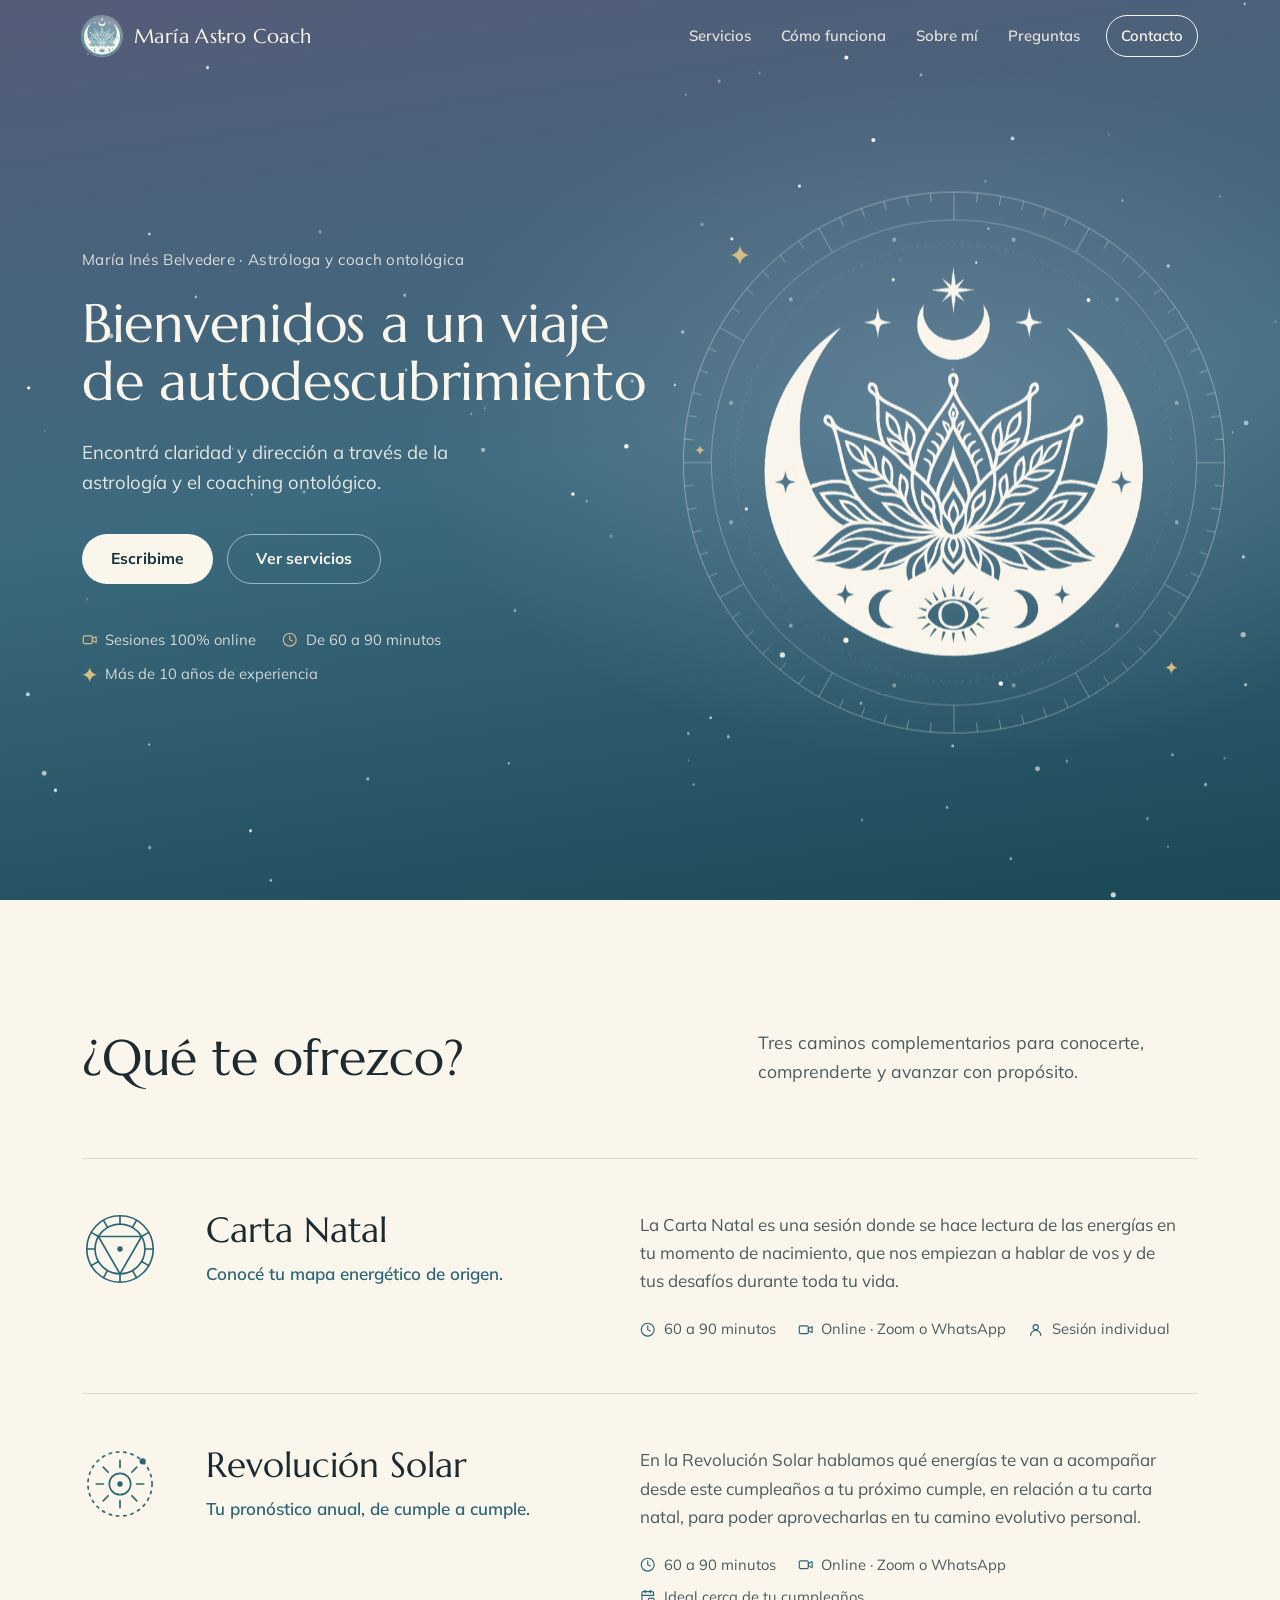
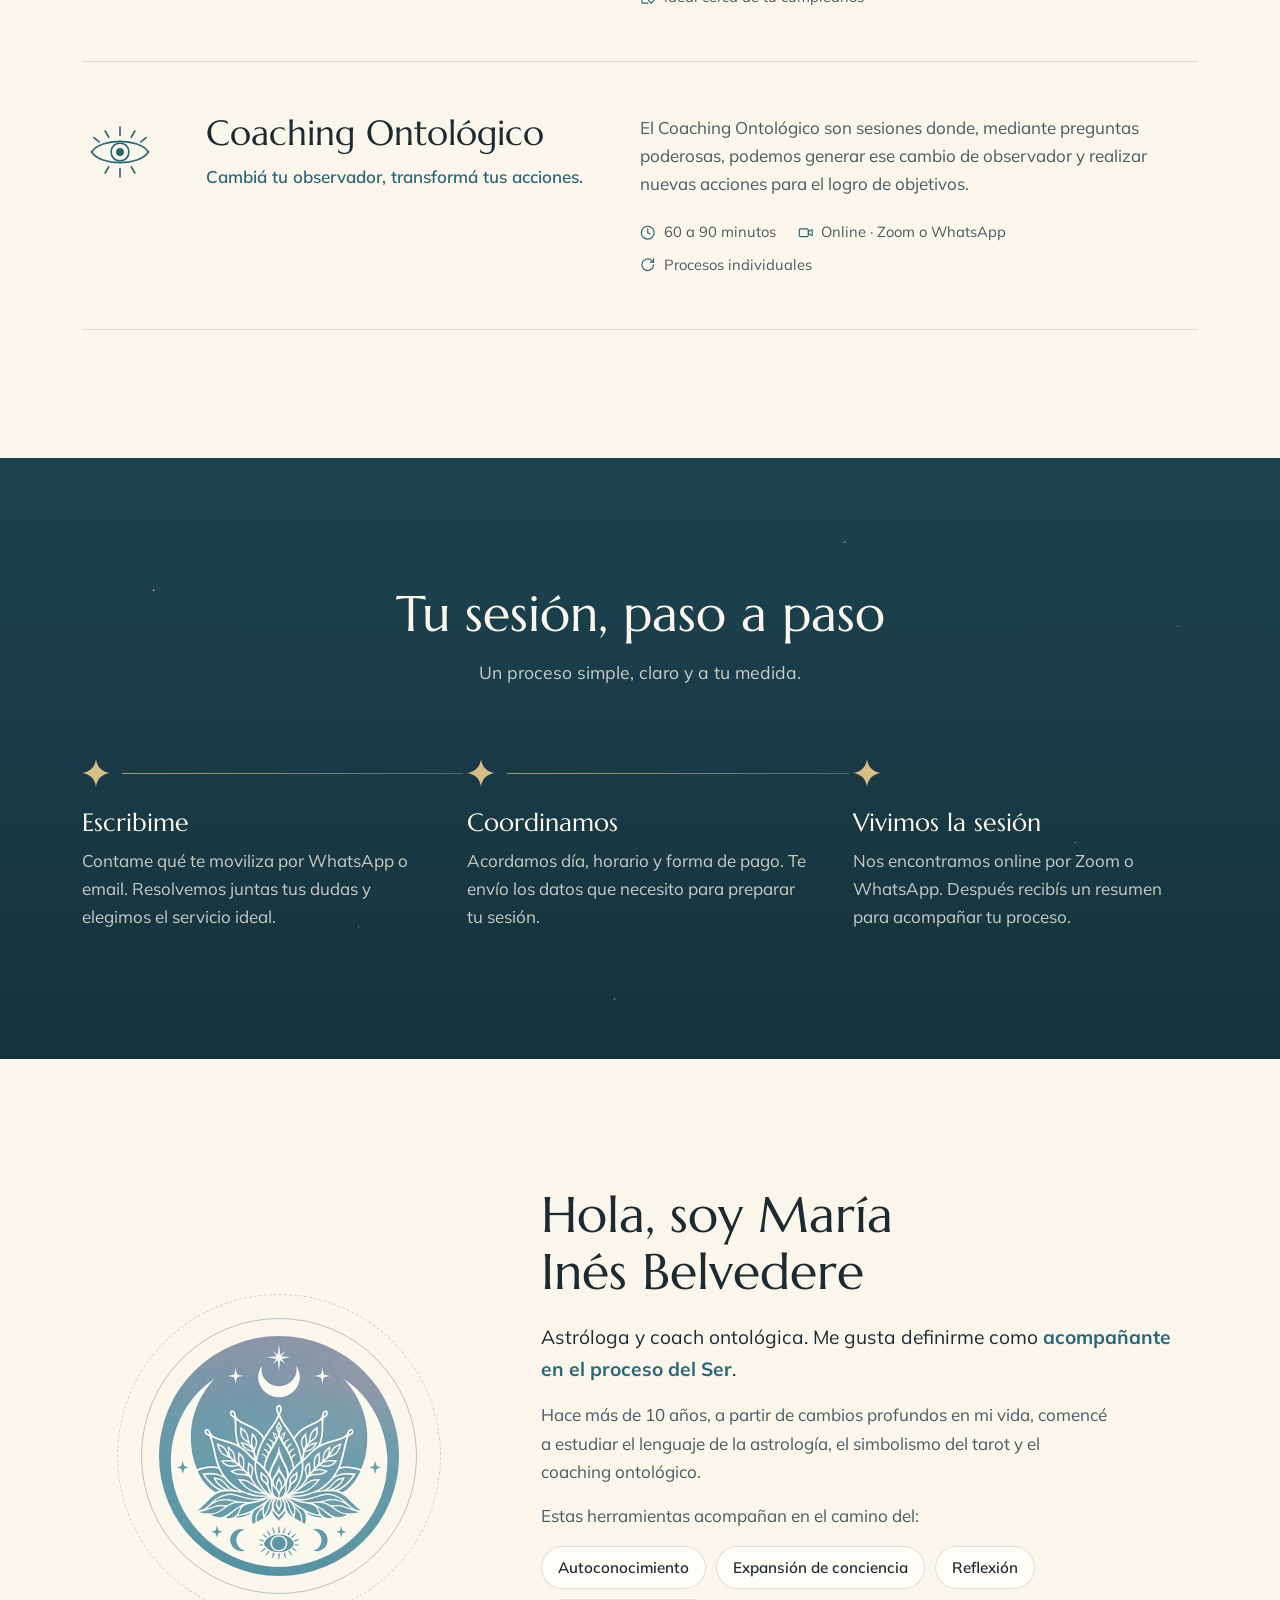
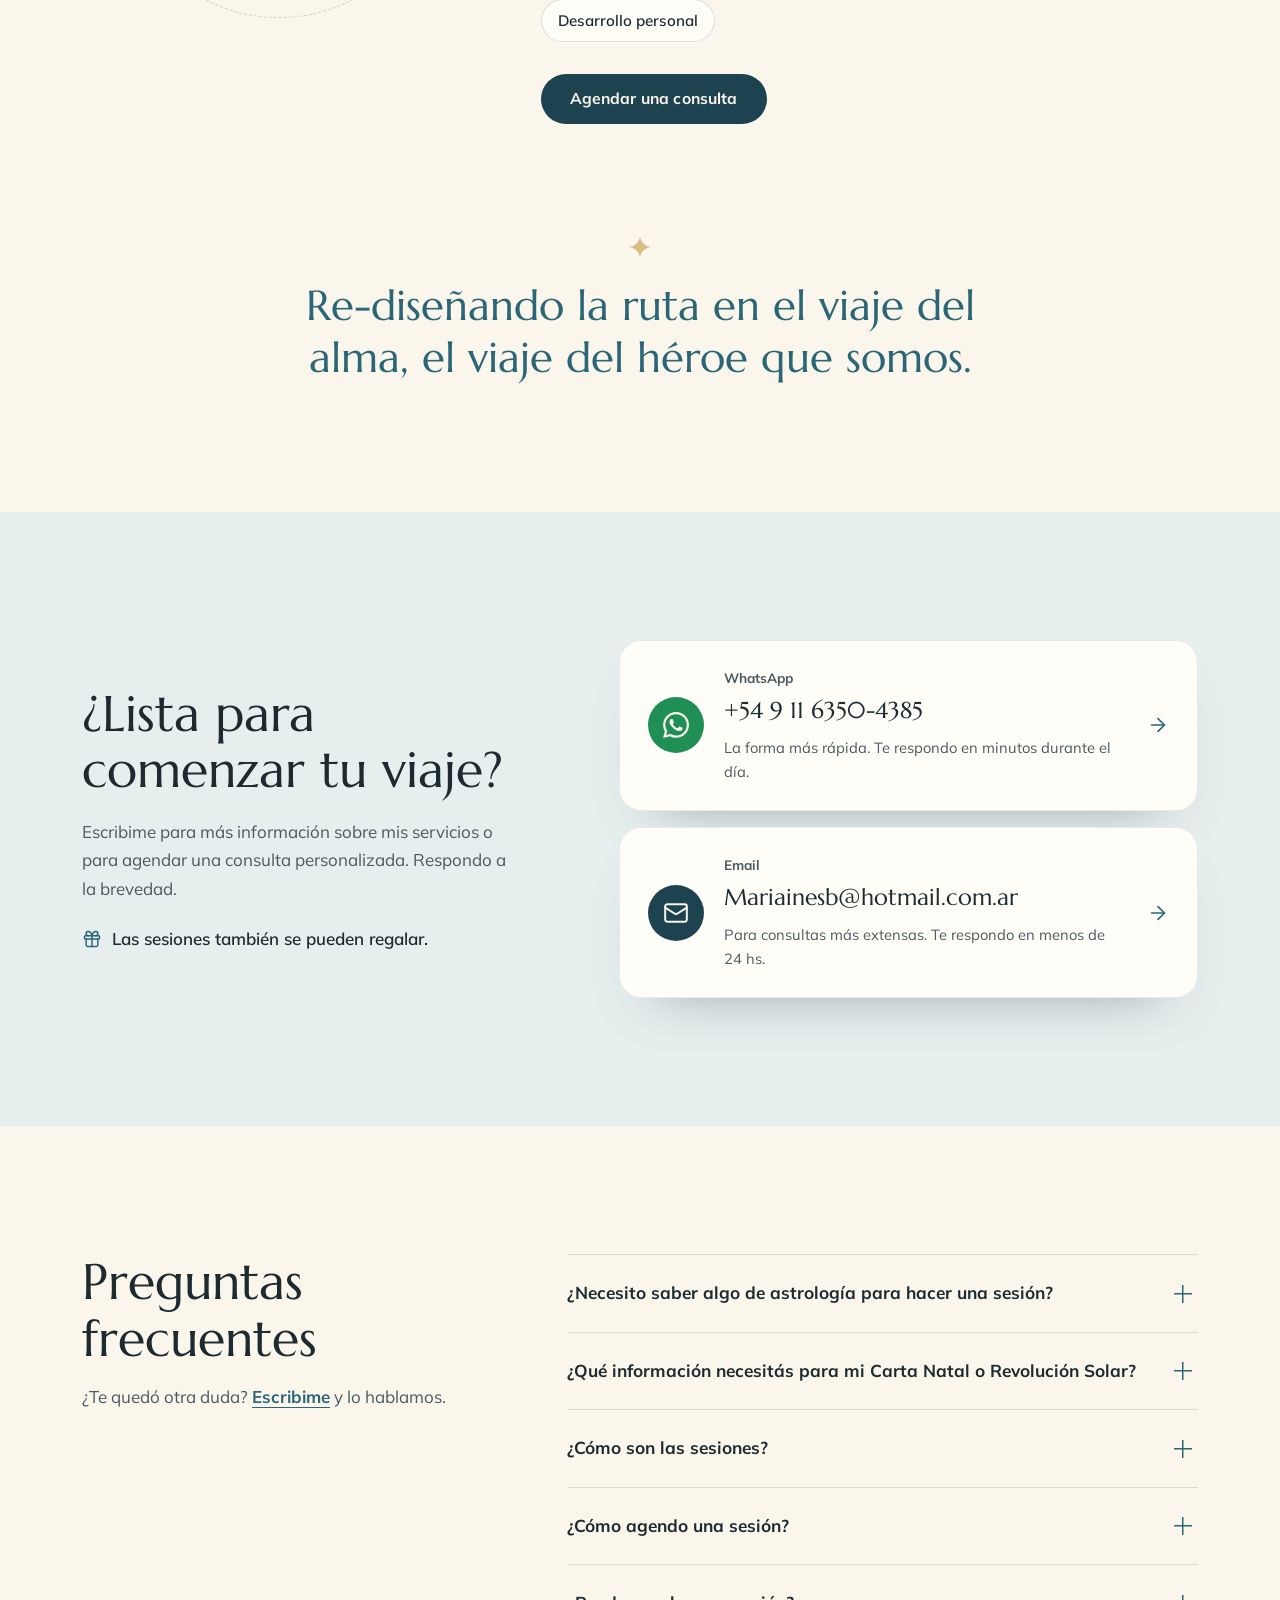
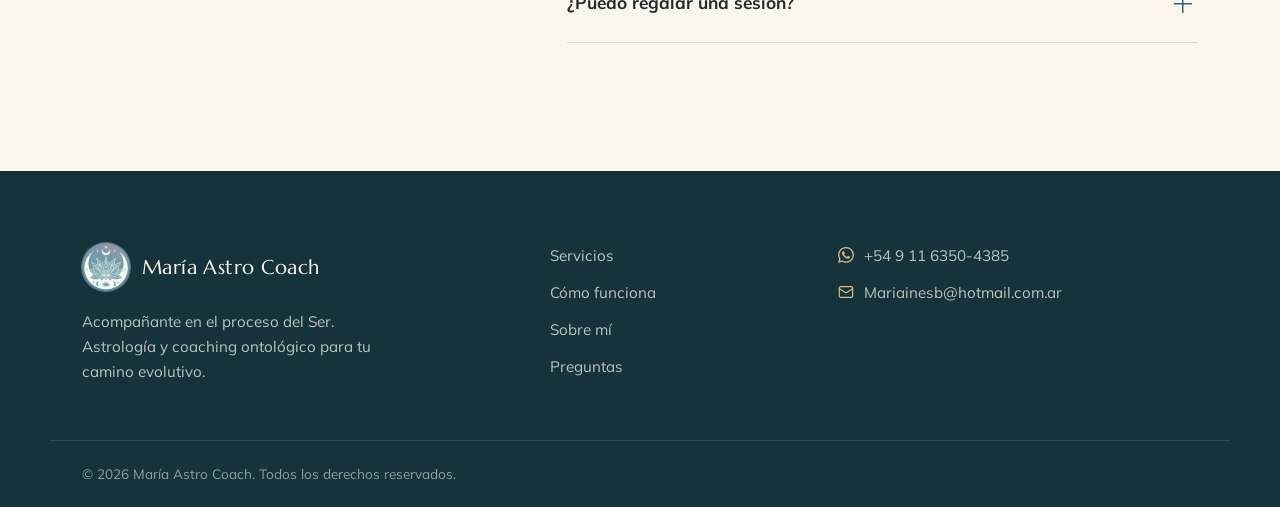
==== commit ed616b78: "Sacar el formulario y los botones de reservar: contacto directo por WhatsApp y mail La sección pasa " ====
--- a/Views/contacto.html
+++ b/Views/contacto.html
@@ -6,11 +6,11 @@
     <title>Contacto · María Astro Coach</title>
     <meta name="robots" content="noindex">
     <link rel="canonical" href="https://mariaasastrocoach.vercel.app/">
-    <meta http-equiv="refresh" content="0; url=../index.html#consulta">
-    <script>location.replace('../index.html#consulta');</script>
+    <meta http-equiv="refresh" content="0; url=../index.html#contacto">
+    <script>location.replace('../index.html#contacto');</script>
     <style>body{font-family:system-ui,sans-serif;background:#faf6ec;color:#1d2b30;display:grid;place-items:center;min-height:100vh;margin:0}a{color:#2b6676}</style>
 </head>
 <body>
-    <p>El contacto ahora está en la página principal: <a href="../index.html#consulta">ir a reservar una sesión</a>.</p>
+    <p>El contacto ahora está en la página principal: <a href="../index.html#contacto">ir a contacto</a>.</p>
 </body>
 </html>
